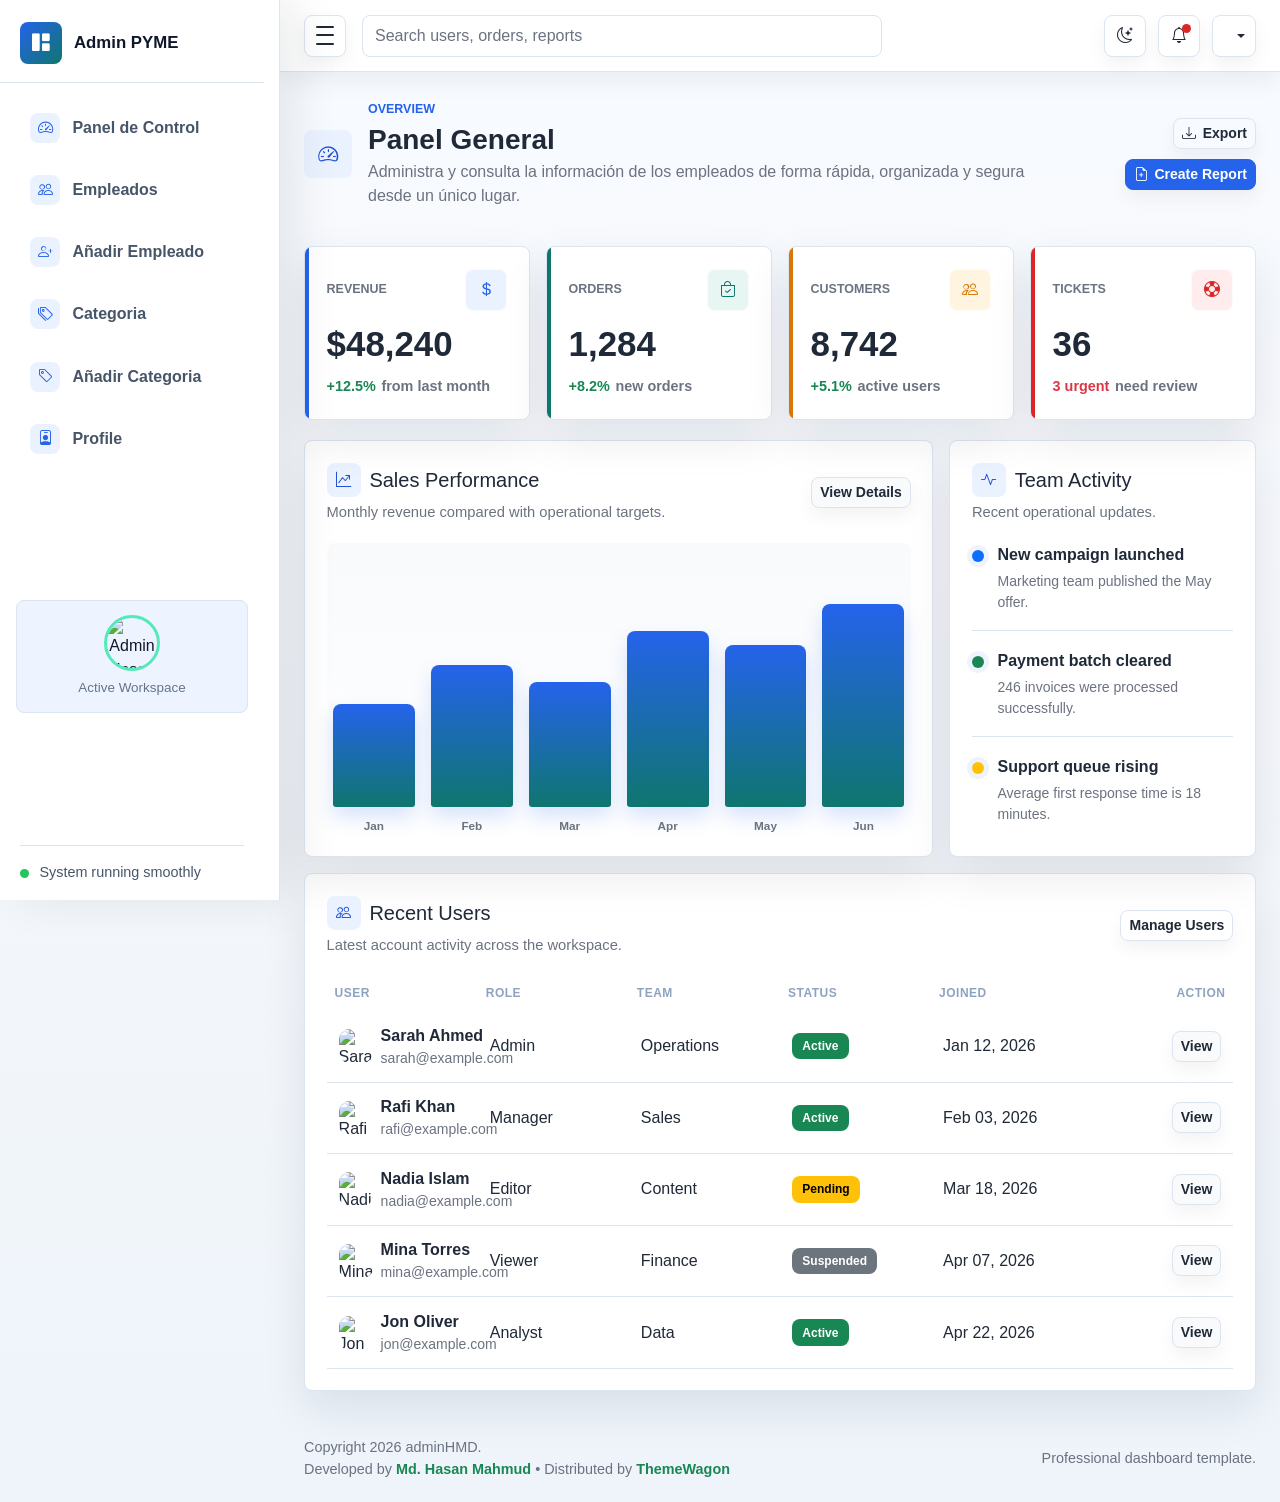
==== Front-end2/adminhmd-1.0.0/html/index.html @ ddd58ca4 "Commit inicial" ====
<!DOCTYPE html>
<html lang="en">
<head>
  <meta charset="UTF-8">
  <meta name="viewport" content="width=device-width, initial-scale=1.0">
  <meta name="description" content="adminHMD professional admin dashboard template">
  <title>Panel General | Admin PYME</title>

  <link rel="stylesheet" href="../assets/css/bootstrap.min.css">
  <link rel="stylesheet" href="../assets/vendors/bootstrap-icons/bootstrap-icons.css">
  <link rel="stylesheet" href="../assets/css/style.css">
</head>

<body>
  <div class="admin-shell">
    <div class="sidebar-backdrop" data-sidebar-close></div>

    <aside class="admin-sidebar" id="adminSidebar" aria-label="Main navigation">
      <div class="sidebar-header">
        <a class="brand-mark" href="index.html" aria-label="adminHMD dashboard">
          <span class="brand-icon"><i class="bi bi-grid-1x2-fill" aria-hidden="true"></i></span>
          <span class="brand-copy">
            <span class="brand-title">Admin PYME</span>
          </span>
        </a>
      </div>

      <nav class="sidebar-nav">
        <a class="nav-link" href="index.html" aria-current="page">
          <span class="nav-icon"><i class="bi bi-speedometer2" aria-hidden="true"></i></span>
          <span class="nav-text">Panel de Control</span>
        </a>
        <a class="nav-link" href="empleados.html">
          <span class="nav-icon"><i class="bi bi-people" ></i></span>
          <span class="nav-text">Empleados</span>
        </a>
        <a class="nav-link" href="addEmpleado.html">
          <span class="nav-icon"><i class="bi bi-person-plus" ></i></span>
          <span class="nav-text">Añadir Empleado</span>
        </a>
        <a class="nav-link" href="categoria.html">
          <span class="nav-icon"><i class="bi-tags" ></i></span>
          <span class="nav-text">Categoria</span>
        </a>
        <a class="nav-link" href="addCategoria.html">
          <span class="nav-icon"><i class="bi-tag" ></i></span>
          <span class="nav-text">Añadir Categoria</span>
        </a>
        <a class="nav-link" href="profile.html">
          <span class="nav-icon"><i class="bi bi-person-badge" ></i></span>
          <span class="nav-text">Profile</span>
        </a>
      </nav>

      <div class="sidebar-user">
        <img class="avatar-img avatar-md sidebar-user-avatar" src="../assets/images/avatar/avatar.jpg" alt="Admin Hasan">
        <strong><span class="sidebar-username"></span></strong>
        <small>Active Workspace</small>
      </div>

      <div class="sidebar-footer">
        <span class="status-dot"></span>
        <span class="sidebar-footer-text">System running smoothly</span>
      </div>
    </aside>

    <div class="admin-main">
      <nav class="navbar admin-navbar navbar-expand bg-white">
        <div class="container-fluid px-3 px-lg-4">
          <button class="sidebar-toggle" type="button" data-sidebar-toggle aria-controls="adminSidebar" aria-expanded="true" aria-label="Toggle sidebar">
            <span></span>
            <span></span>
            <span></span>
          </button>

          <form class="d-none d-md-flex ms-3 flex-grow-1" role="search">
            <input class="form-control search-input" type="search" placeholder="Search users, orders, reports" aria-label="Search">
          </form>

          <div class="navbar-actions ms-auto">
            <button class="icon-button theme-toggle" type="button" data-theme-toggle aria-label="Switch color theme" title="Switch color theme">
              <i class="bi bi-moon-stars" data-theme-icon aria-hidden="true"></i>
            </button>
            <div class="dropdown">
              <button class="icon-button" type="button" data-bs-toggle="dropdown" aria-expanded="false" aria-label="Notifications">
                <span class="notification-dot"></span>
                <i class="bi bi-bell" aria-hidden="true"></i>
              </button>
              <div class="dropdown-menu dropdown-menu-end notification-menu">
                <div class="dropdown-header fw-bold text-body">Notifications</div>
                <a class="dropdown-item" href="users.html">
                  <span class="notification-title">New user registered</span>
                  <span class="notification-time">4 minutes ago</span>
                </a>
                <a class="dropdown-item" href="charts.html">
                  <span class="notification-title">Revenue target reached</span>
                  <span class="notification-time">32 minutes ago</span>
                </a>
                <a class="dropdown-item" href="settings.html">
                  <span class="notification-title">Security review completed</span>
                  <span class="notification-time">1 hour ago</span>
                </a>
              </div>
            </div>

            <div class="dropdown">
              <button class="profile-button dropdown-toggle" type="button" data-bs-toggle="dropdown" aria-expanded="false">
                <span class="profile-name d-none d-sm-inline"></span>
              </button>
              <ul class="dropdown-menu dropdown-menu-end">
                <li><a class="dropdown-item" href="profile.html">Profile</a></li>
                <li><a class="dropdown-item" href="settings.html">Account settings</a></li>
                <li><hr class="dropdown-divider"></li>
                <li><a class="dropdown-item" href="login.html">Sign out</a></li>
              </ul>
            </div>
          </div>
        </div>
      </nav>

      <main class="dashboard-content">
        <div class="container-fluid px-3 px-lg-4 py-4">
          <div class="page-heading">
            <div class="page-heading-copy">
              <span class="page-icon"><i class="bi bi-speedometer2" aria-hidden="true"></i></span>
              <div>
                <p class="eyebrow mb-1">Overview</p>
                <h1 class="h3 mb-1">Panel General</h1>
                <p class="text-muted mb-0">Administra y consulta la información de los empleados de forma rápida, organizada y segura desde un único lugar.</p>
              </div>
            </div>
            <div class="heading-actions"><button class="btn btn-outline-secondary btn-sm" type="button"><i class="bi bi-download" aria-hidden="true"></i> Export</button><button class="btn btn-primary btn-sm" type="button"><i class="bi bi-file-earmark-plus" aria-hidden="true"></i> Create Report</button></div>
          </div>

          <section class="row g-3 mt-1" aria-label="Dashboard metrics">
            <div class="col-12 col-sm-6 col-xl-3">
              <article class="metric-card metric-primary">
                <div class="metric-top">
                  <span class="metric-label">Revenue</span>
                  <span class="metric-icon"><i class="bi bi-currency-dollar" aria-hidden="true"></i></span>
                </div>
                <div class="metric-value">$48,240</div>
                <div class="metric-meta">
                  <span class="text-success">+12.5%</span>
                  <span>from last month</span>
                </div>
              </article>
            </div>

            <div class="col-12 col-sm-6 col-xl-3">
              <article class="metric-card metric-success">
                <div class="metric-top">
                  <span class="metric-label">Orders</span>
                  <span class="metric-icon"><i class="bi bi-bag-check" aria-hidden="true"></i></span>
                </div>
                <div class="metric-value">1,284</div>
                <div class="metric-meta">
                  <span class="text-success">+8.2%</span>
                  <span>new orders</span>
                </div>
              </article>
            </div>

            <div class="col-12 col-sm-6 col-xl-3">
              <article class="metric-card metric-warning">
                <div class="metric-top">
                  <span class="metric-label">Customers</span>
                  <span class="metric-icon"><i class="bi bi-people" aria-hidden="true"></i></span>
                </div>
                <div class="metric-value">8,742</div>
                <div class="metric-meta">
                  <span class="text-success">+5.1%</span>
                  <span>active users</span>
                </div>
              </article>
            </div>

            <div class="col-12 col-sm-6 col-xl-3">
              <article class="metric-card metric-danger">
                <div class="metric-top">
                  <span class="metric-label">Tickets</span>
                  <span class="metric-icon"><i class="bi bi-life-preserver" aria-hidden="true"></i></span>
                </div>
                <div class="metric-value">36</div>
                <div class="metric-meta">
                  <span class="text-danger">3 urgent</span>
                  <span>need review</span>
                </div>
              </article>
            </div>
          </section>

          <section class="row g-3 mt-1">
            <div class="col-12 col-xl-8">
              <div class="panel">
                <div class="panel-header">
                  <div>
                    <h2 class="h5 mb-1 section-title"><i class="bi bi-graph-up-arrow" aria-hidden="true"></i><span>Sales Performance</span></h2>
                    <p class="text-muted mb-0">Monthly revenue compared with operational targets.</p>
                  </div>
                  <a class="btn btn-light btn-sm" href="charts.html">View Details</a>
                </div>

                <div class="chart-bars" aria-label="Sales performance chart">
                  <div class="chart-column bar-42"><span></span><small>Jan</small></div>
                  <div class="chart-column bar-58"><span></span><small>Feb</small></div>
                  <div class="chart-column bar-51"><span></span><small>Mar</small></div>
                  <div class="chart-column bar-72"><span></span><small>Apr</small></div>
                  <div class="chart-column bar-66"><span></span><small>May</small></div>
                  <div class="chart-column bar-83"><span></span><small>Jun</small></div>
                </div>
              </div>
            </div>

            <div class="col-12 col-xl-4">
              <div class="panel h-100">
                <div class="panel-header">
                  <div>
                    <h2 class="h5 mb-1 section-title"><i class="bi bi-activity" aria-hidden="true"></i><span>Team Activity</span></h2>
                    <p class="text-muted mb-0">Recent operational updates.</p>
                  </div>
                </div>

                <div class="activity-list">
                  <div class="activity-item"><span class="activity-dot bg-primary"></span><div><p class="mb-1 fw-semibold">New campaign launched</p><p class="text-muted small mb-0">Marketing team published the May offer.</p></div></div>
                  <div class="activity-item"><span class="activity-dot bg-success"></span><div><p class="mb-1 fw-semibold">Payment batch cleared</p><p class="text-muted small mb-0">246 invoices were processed successfully.</p></div></div>
                  <div class="activity-item"><span class="activity-dot bg-warning"></span><div><p class="mb-1 fw-semibold">Support queue rising</p><p class="text-muted small mb-0">Average first response time is 18 minutes.</p></div></div>
                </div>
              </div>
            </div>
          </section>

          <section class="panel mt-3">
            <div class="panel-header">
              <div>
                <h2 class="h5 mb-1 section-title"><i class="bi bi-people" aria-hidden="true"></i><span>Recent Users</span></h2>
                <p class="text-muted mb-0">Latest account activity across the workspace.</p>
              </div>
              <a class="btn btn-outline-secondary btn-sm" href="users.html">Manage Users</a>
            </div>
            <div class="table-responsive">
              <table class="table align-middle mb-0">
                <thead><tr><th scope="col">User</th><th scope="col">Role</th><th scope="col">Team</th><th scope="col">Status</th><th scope="col">Joined</th><th scope="col" class="text-end">Action</th></tr></thead>
                <tbody>
                  <tr>
                    <td>
                      <div class="d-flex align-items-center gap-2">
                        <img class="avatar-img avatar-sm" src="../assets/images/avatar/avatar-1.jpg" alt="Sarah Ahmed">
                        <div>
                          <p class="fw-semibold mb-0">Sarah Ahmed</p>
                          <p class="text-muted small mb-0">sarah@example.com</p>
                        </div>
                      </div>
                    </td>
                    <td>Admin</td>
                    <td>Operations</td>
                    <td><span class="badge text-bg-success">Active</span></td>
                    <td>Jan 12, 2026</td>
                    <td class="text-end"><a class="btn btn-light btn-sm" href="user-details.html">View</a></td>
                  </tr>
                  <tr>
                    <td>
                      <div class="d-flex align-items-center gap-2">
                        <img class="avatar-img avatar-sm" src="../assets/images/avatar/avatar-2.jpg" alt="Rafi Khan">
                        <div>
                          <p class="fw-semibold mb-0">Rafi Khan</p>
                          <p class="text-muted small mb-0">rafi@example.com</p>
                        </div>
                      </div>
                    </td>
                    <td>Manager</td>
                    <td>Sales</td>
                    <td><span class="badge text-bg-success">Active</span></td>
                    <td>Feb 03, 2026</td>
                    <td class="text-end"><a class="btn btn-light btn-sm" href="user-details.html">View</a></td>
                  </tr>
                  <tr>
                    <td>
                      <div class="d-flex align-items-center gap-2">
                        <img class="avatar-img avatar-sm" src="../assets/images/avatar/avatar-3.jpg" alt="Nadia Islam">
                        <div>
                          <p class="fw-semibold mb-0">Nadia Islam</p>
                          <p class="text-muted small mb-0">nadia@example.com</p>
                        </div>
                      </div>
                    </td>
                    <td>Editor</td>
                    <td>Content</td>
                    <td><span class="badge text-bg-warning">Pending</span></td>
                    <td>Mar 18, 2026</td>
                    <td class="text-end"><a class="btn btn-light btn-sm" href="user-details.html">View</a></td>
                  </tr>
                  <tr>
                    <td>
                      <div class="d-flex align-items-center gap-2">
                        <img class="avatar-img avatar-sm" src="../assets/images/avatar/avatar-4.jpg" alt="Mina Torres">
                        <div>
                          <p class="fw-semibold mb-0">Mina Torres</p>
                          <p class="text-muted small mb-0">mina@example.com</p>
                        </div>
                      </div>
                    </td>
                    <td>Viewer</td>
                    <td>Finance</td>
                    <td><span class="badge text-bg-secondary">Suspended</span></td>
                    <td>Apr 07, 2026</td>
                    <td class="text-end"><a class="btn btn-light btn-sm" href="user-details.html">View</a></td>
                  </tr>
                  <tr>
                    <td>
                      <div class="d-flex align-items-center gap-2">
                        <img class="avatar-img avatar-sm" src="../assets/images/avatar/avatar-5.jpg" alt="Jon Oliver">
                        <div>
                          <p class="fw-semibold mb-0">Jon Oliver</p>
                          <p class="text-muted small mb-0">jon@example.com</p>
                        </div>
                      </div>
                    </td>
                    <td>Analyst</td>
                    <td>Data</td>
                    <td><span class="badge text-bg-success">Active</span></td>
                    <td>Apr 22, 2026</td>
                    <td class="text-end"><a class="btn btn-light btn-sm" href="user-details.html">View</a></td>
                  </tr>
                </tbody>
              </table>
            </div>
          </section>
        </div>
      </main>

      <footer class="admin-footer">
        <div class="container-fluid px-3 px-lg-4">
          <span>Copyright 2026 adminHMD. <br> Developed by <a target="_blank" class="fw-bold text-success" href="https://github.com/HasanMahmudDev">Md. Hasan Mahmud</a> • Distributed by <a target="_blank" class="fw-bold text-success" href="https://themewagon.com">ThemeWagon</a> </span>
          <span>Professional dashboard template.</span>
        </div>
      </footer>
    </div>
  </div>

  <script src="../assets/js/bootstrap.bundle.min.js"></script>
  <script src="../assets/js/main.js"></script>
  <script src="assets/js/usuario/usuario.js"></script>
</body>
</html>
---- Front-end2/adminhmd-1.0.0/assets/css/style.css ----
:root {
  --sidebar-width: 280px;
  --sidebar-mini-width: 84px;
  --admin-bg: #f5f7fb;
  --admin-surface: #ffffff;
  --admin-surface-soft: #f8fafc;
  --admin-border: #dbe4ef;
  --admin-text: #1f2937;
  --admin-muted: #6b7280;
  --admin-primary: #2563eb;
  --admin-primary-dark: #1d4ed8;
  --admin-success: #0f766e;
  --admin-warning: #d97706;
  --admin-danger: #dc2626;
  --admin-sidebar: #111827;
  --admin-sidebar-soft: #1f2937;
  --admin-shadow-sm: 0 10px 24px rgba(15, 23, 42, 0.06);
  --admin-shadow: 0 18px 46px rgba(15, 23, 42, 0.09);
  --admin-shadow-lg: 0 26px 70px rgba(15, 23, 42, 0.12);
  --admin-ring: 0 0 0 4px rgba(37, 99, 235, 0.12);
}

* {
  box-sizing: border-box;
}

html {
  min-height: 100%;
}

body {
  min-height: 100vh;
  margin: 0;
  background: linear-gradient(180deg, #f8fbff 0%, var(--admin-bg) 42%, #eef4fa 100%);
  color: var(--admin-text);
  font-family: "Segoe UI", Arial, sans-serif;
}

a {
  text-decoration: none;
}

.admin-shell {
  min-height: 100vh;
}

.admin-sidebar {
  position: fixed;
  inset: 0 auto 0 0;
  z-index: 1040;
  width: var(--sidebar-width);
  display: flex;
  flex-direction: column;
  overflow-x: hidden;
  overflow-y: auto;
  /* Reserve scrollbar gutter to keep inner content width stable so header/footer dividers align with scrollbar */
  scrollbar-gutter: stable;
  background: var(--admin-sidebar);
  color: #ffffff;
  box-shadow: 18px 0 42px rgba(15, 23, 42, 0.18);
  transform: translateX(0);
  transition: width 0.2s ease, transform 0.2s ease;
}

.sidebar-header {
  padding: 1.35rem 1.25rem 1.15rem;
  margin-inline: 0;
  border-bottom: 1px solid rgba(255, 255, 255, 0.08);
}

.brand-mark {
  display: flex;
  align-items: center;
  gap: 0.75rem;
  min-width: 0;
  color: #ffffff;
}

.brand-mark:hover,
.brand-mark:focus {
  color: #ffffff;
}

.brand-icon,
.profile-avatar,
.metric-icon,
.nav-icon {
  display: inline-grid;
  place-items: center;
  flex: 0 0 auto;
  font-weight: 800;
}

.brand-icon {
  width: 42px;
  height: 42px;
  border-radius: 8px;
  background: linear-gradient(135deg, #2563eb, #0f766e);
  color: #ffffff;
}

.brand-copy,
.brand-title,
.brand-subtitle,
.nav-text,
.sidebar-footer-text {
  min-width: 0;
  transition: opacity 0.16s ease, width 0.16s ease;
}

.brand-title,
.brand-subtitle {
  display: block;
  line-height: 1.2;
  white-space: nowrap;
}

.brand-title {
  font-size: 1.05rem;
  font-weight: 800;
}

.brand-subtitle {
  color: #9ca3af;
  font-size: 0.78rem;
}

.sidebar-nav {
  display: grid;
  gap: 0.45rem;
  padding: 1.1rem 1rem;
}

.sidebar-nav .nav-link {
  display: flex;
  align-items: center;
  gap: 0.75rem;
  min-height: 48px;
  padding: 0.78rem 0.9rem;
  border-radius: 8px;
  color: #d1d5db;
  font-weight: 700;
  transition: background 0.16s ease, color 0.16s ease, transform 0.16s ease;
  white-space: nowrap;
}

.sidebar-nav .nav-link:hover,
.sidebar-nav .nav-link:focus,
.sidebar-nav .nav-link.active {
  background: var(--admin-sidebar-soft);
  color: #ffffff;
}

.sidebar-nav .nav-link:hover,
.sidebar-nav .nav-link:focus {
  transform: translateX(2px);
}

.nav-icon {
  width: 30px;
  height: 30px;
  border-radius: 8px;
  background: rgba(255, 255, 255, 0.08);
  color: #bfdbfe;
  font-size: 0.76rem;
}

.sidebar-footer {
  display: flex;
  align-items: center;
  gap: 0.65rem;
  margin-top: auto;
  margin-inline: 1.25rem;
  padding: 1rem 0;
  color: #d1d5db;
  border-top: 1px solid rgba(255, 255, 255, 0.08);
  font-size: 0.9rem;
  white-space: nowrap;
}

.sidebar-user {
  margin: auto 1rem 1rem;
  padding: 0.85rem;
  display: grid;
  justify-items: center;
  gap: 0.22rem;
  border: 1px solid var(--admin-sidebar-border);
  border-radius: 8px;
  background: var(--admin-sidebar-soft);
  text-align: center;
}

.sidebar-user-avatar {
  border: 3px solid #53e9b9;
}

.sidebar-user strong {
  color: var(--admin-sidebar-text-strong);
  font-size: 1rem;
  line-height: 1.1;
}

.sidebar-user small {
  color: var(--admin-sidebar-muted);
  font-size: 0.84rem;
}

.status-dot,
.notification-dot {
  width: 9px;
  height: 9px;
  border-radius: 50%;
}

.status-dot {
  flex: 0 0 auto;
  background: #22c55e;
}

.sidebar-backdrop {
  position: fixed;
  inset: 0;
  z-index: 1030;
  display: none;
  background: rgba(15, 23, 42, 0.5);
}

.admin-main {
  width: auto;
  min-width: 0;
  min-height: 100vh;
  margin-left: var(--sidebar-width);
  transition: margin-left 0.2s ease;
}

.admin-navbar {
  position: sticky;
  top: 0;
  z-index: 1020;
  min-height: 72px;
  border-bottom: 1px solid var(--admin-border);
  box-shadow: var(--admin-shadow-sm);
}

.admin-navbar.bg-white {
  background-color: rgba(255, 255, 255, 0.94) !important;
  backdrop-filter: blur(14px);
}

.sidebar-toggle {
  width: 42px;
  height: 42px;
  display: inline-grid;
  place-items: center;
  gap: 4px;
  padding: 9px;
  border: 1px solid var(--admin-border);
  border-radius: 8px;
  background: #ffffff;
  box-shadow: 0 8px 18px rgba(15, 23, 42, 0.05);
  transition: border-color 0.16s ease, background 0.16s ease, box-shadow 0.16s ease;
}

.sidebar-toggle:hover,
.sidebar-toggle:focus {
  border-color: #bfdbfe;
  background: #f8fbff;
  box-shadow: var(--admin-ring);
}

.sidebar-toggle span {
  width: 18px;
  height: 2px;
  display: block;
  background: var(--admin-text);
  border-radius: 999px;
}

.search-input {
  max-width: 520px;
  border-color: var(--admin-border);
  border-radius: 8px;
  background: var(--admin-surface-soft);
  min-height: 42px;
  box-shadow: none;
}

.search-input:focus {
  border-color: #93c5fd;
  box-shadow: var(--admin-ring);
}

.navbar-actions {
  display: flex;
  align-items: center;
  gap: 0.75rem;
}

.icon-button,
.profile-button {
  border: 1px solid var(--admin-border);
  background: #ffffff;
  color: var(--admin-text);
  box-shadow: 0 8px 18px rgba(15, 23, 42, 0.05);
  transition: border-color 0.16s ease, box-shadow 0.16s ease, transform 0.16s ease;
}

.icon-button:hover,
.icon-button:focus,
.profile-button:hover,
.profile-button:focus {
  border-color: #bfdbfe;
  box-shadow: var(--admin-ring);
}

.icon-button {
  position: relative;
  width: 42px;
  height: 42px;
  border-radius: 8px;
  font-weight: 800;
}

.notification-dot {
  position: absolute;
  top: 8px;
  right: 8px;
  background: var(--admin-danger);
}

.notification-menu {
  width: min(320px, calc(100vw - 2rem));
  border: 1px solid var(--admin-border);
  border-radius: 8px;
  box-shadow: var(--admin-shadow);
}

.notification-menu .dropdown-item {
  display: grid;
  gap: 0.2rem;
  padding-block: 0.7rem;
}

.notification-title {
  font-weight: 700;
}

.notification-time {
  color: var(--admin-muted);
  font-size: 0.82rem;
}

.profile-button {
  display: flex;
  align-items: center;
  gap: 0.55rem;
  min-height: 42px;
  padding: 0.35rem 0.65rem;
  border-radius: 8px;
  font-weight: 700;
}

.profile-avatar {
  width: 30px;
  height: 30px;
  border-radius: 8px;
  background: #e0ecff;
  color: var(--admin-primary-dark);
  font-size: 0.76rem;
}

.avatar-img {
  display: block;
  flex: 0 0 auto;
  object-fit: cover;
  object-position: center;
}

.avatar-sm {
  width: 34px;
  height: 34px;
  border-radius: 10px;
}

.avatar-md {
  width: 56px;
  height: 56px;
  border-radius: 50%;
}

.avatar-xl {
  width: 78px;
  height: 78px;
  border-radius: 50%;
}

.profile-button .avatar-sm {
  border: 2px solid #52e7b8;
  box-shadow: 0 0 0 2px rgba(15, 23, 42, 0.08);
}

html[data-theme="dark"] .profile-button .avatar-sm {
  border-color: #54f0be;
  box-shadow: 0 0 0 2px rgba(255, 255, 255, 0.08);
}

.dashboard-content {
  min-height: calc(100vh - 132px);
}

.dashboard-content > .container-fluid {
  padding-top: 1.75rem !important;
  padding-bottom: 1.75rem !important;
}

.page-heading,
.panel-header,
.metric-top {
  display: flex;
  align-items: center;
  justify-content: space-between;
  gap: 1rem;
}

.page-heading {
  margin-bottom: 1.35rem;
}

.page-heading h1 {
  font-weight: 800;
  letter-spacing: 0;
}

.eyebrow {
  color: var(--admin-primary);
  font-size: 0.78rem;
  font-weight: 800;
  text-transform: uppercase;
}

.heading-actions {
  display: flex;
  flex-wrap: wrap;
  justify-content: flex-end;
  gap: 0.65rem;
}

.btn {
  border-radius: 8px;
  font-weight: 700;
  box-shadow: 0 8px 18px rgba(15, 23, 42, 0.05);
  transition: border-color 0.16s ease, background 0.16s ease, box-shadow 0.16s ease, transform 0.16s ease;
}

.btn:hover,
.btn:focus {
  transform: translateY(-1px);
}

.btn-primary {
  border-color: var(--admin-primary);
  background: var(--admin-primary);
}

.btn-primary:hover,
.btn-primary:focus {
  border-color: var(--admin-primary-dark);
  background: var(--admin-primary-dark);
}

.metric-card,
.panel {
  border: 1px solid var(--admin-border);
  border-radius: 8px;
  background: var(--admin-surface);
  box-shadow: var(--admin-shadow);
}

.metric-card {
  position: relative;
  min-height: 164px;
  padding: 1.35rem;
  overflow: hidden;
  transition: border-color 0.18s ease, box-shadow 0.18s ease, transform 0.18s ease;
}

.metric-card::before {
  content: "";
  position: absolute;
  inset: 0 auto 0 0;
  width: 4px;
  background: var(--metric-color, var(--admin-primary));
}

.metric-card:hover {
  border-color: #c6d5e8;
  box-shadow: var(--admin-shadow-lg);
  transform: translateY(-3px);
}

.metric-primary {
  --metric-color: var(--admin-primary);
}

.metric-success {
  --metric-color: var(--admin-success);
}

.metric-warning {
  --metric-color: var(--admin-warning);
}

.metric-danger {
  --metric-color: var(--admin-danger);
}

.metric-label {
  color: var(--admin-muted);
  font-size: 0.78rem;
  font-weight: 800;
  text-transform: uppercase;
}

.metric-icon {
  width: 42px;
  height: 42px;
  border-radius: 8px;
  background: #eaf2ff;
  color: var(--metric-color, var(--admin-primary));
  box-shadow: inset 0 0 0 1px rgba(255, 255, 255, 0.7);
}

.metric-success .metric-icon {
  background: #e7f6f3;
}

.metric-warning .metric-icon {
  background: #fff4df;
}

.metric-danger .metric-icon {
  background: #ffecec;
}

.metric-value {
  margin-top: 1rem;
  color: var(--admin-text);
  font-size: 2.18rem;
  font-weight: 800;
  line-height: 1;
}

.metric-meta {
  display: flex;
  flex-wrap: wrap;
  gap: 0.35rem;
  margin-top: 0.9rem;
  color: var(--admin-muted);
  font-size: 0.9rem;
  font-weight: 700;
}

.panel {
  padding: 1.35rem;
  transition: border-color 0.18s ease, box-shadow 0.18s ease;
}

.panel:hover {
  border-color: #c6d5e8;
  box-shadow: var(--admin-shadow-lg);
}

.panel-header {
  margin-bottom: 1.25rem;
}

.panel-header p {
  font-size: 0.92rem;
}

.chart-bars {
  height: 292px;
  display: grid;
  grid-template-columns: repeat(6, minmax(38px, 1fr));
  align-items: end;
  gap: 1rem;
  padding: 1.2rem 0.4rem 0;
  border-radius: 8px;
  background: linear-gradient(180deg, #f8fafc 0%, #ffffff 100%);
}

.chart-column {
  height: 100%;
  display: grid;
  grid-template-rows: 1fr auto;
  align-items: end;
  gap: 0.6rem;
  color: var(--admin-muted);
  font-size: 0.84rem;
  font-weight: 700;
  text-align: center;
}

.chart-column span {
  width: 100%;
  height: var(--bar-size);
  min-height: 28px;
  display: block;
  border-radius: 8px 8px 3px 3px;
  background: linear-gradient(180deg, var(--admin-primary), var(--admin-success));
  box-shadow: 0 10px 20px rgba(37, 99, 235, 0.18);
}

.bar-42 {
  --bar-size: 42%;
}

.bar-58 {
  --bar-size: 58%;
}

.bar-51 {
  --bar-size: 51%;
}

.bar-72 {
  --bar-size: 72%;
}

.bar-66 {
  --bar-size: 66%;
}

.bar-83 {
  --bar-size: 83%;
}

.activity-list {
  display: grid;
  gap: 1.1rem;
}

.activity-item {
  display: grid;
  grid-template-columns: auto 1fr;
  gap: 0.85rem;
  padding-bottom: 1.1rem;
  border-bottom: 1px solid var(--admin-border);
}

.activity-item:last-child {
  padding-bottom: 0;
  border-bottom: 0;
}

.activity-dot {
  width: 12px;
  height: 12px;
  margin-top: 0.45rem;
  border-radius: 50%;
  box-shadow: 0 0 0 5px rgba(37, 99, 235, 0.08);
}

.table {
  --bs-table-bg: transparent;
  table-layout: fixed;
}

.table thead th {
  color: #8ea3c0;
  font-size: 12px;
  font-weight: 600;
  text-transform: uppercase;
  letter-spacing: .5px;
  border-bottom: 1px solid rgba(255,255,255,0.08);
}
.email-cell{
  max-width: 180px;
  overflow: hidden;
  text-overflow: ellipsis;
  white-space: nowrap;
}
.categoria{
  max-width: 180px;
  overflow: hidden;
  text-overflow: ellipsis;
  white-space: nowrap;
}
.table tbody td {
  min-width: 120px;
  padding: 0.8rem 0.75rem;
  vertical-align: middle;
}

.table tbody tr {
  transition: background 0.16s ease;
}

.table tbody tr:hover {
  background: rgba(255,255,255,0.04);
}

.badge {
  border-radius: 8px;
  padding: 0.45rem 0.65rem;
}

.table-search {
  width: min(260px, 100%);
  border-color: var(--admin-border);
  border-radius: 8px;
}

.table-media {
  display: flex;
  align-items: center;
  gap: 0.7rem;
}

.product-thumb {
  width: 42px;
  height: 42px;
  border-radius: 8px;
  object-fit: cover;
  flex: 0 0 auto;
  border: 1px solid var(--admin-border);
}

.profile-avatar-lg {
  width: 92px;
  height: 92px;
  border-radius: 8px;
  font-size: 1.5rem;
}

.profile-hero {
  display: grid;
  justify-items: center;
}

.profile-card {
  overflow: hidden;
}

.profile-cover {
  margin: -1.35rem -1.35rem 0.9rem;
  height: 96px;
  border-bottom: 1px solid var(--admin-border);
}

.profile-cover img {
  width: 100%;
  height: 100%;
  display: block;
  object-fit: cover;
  object-position: center;
}

.profile-photo {
  margin-top: -44px;
  border: 4px solid var(--admin-surface);
  box-shadow: var(--admin-shadow-sm);
}

.info-list,
.settings-list,
.legend-list {
  display: grid;
  gap: 0.85rem;
}

.info-list div,
.mini-card,
.settings-row,
.legend-list div {
  border: 1px solid var(--admin-border);
  border-radius: 8px;
  background: var(--admin-surface-soft);
}

.info-list div,
.legend-list div {
  display: flex;
  align-items: center;
  justify-content: space-between;
  gap: 1rem;
  padding: 0.85rem;
}

.info-list span,
.mini-card span,
.settings-row small {
  color: var(--admin-muted);
  font-size: 0.84rem;
}

.info-list strong,
.mini-card strong {
  text-align: right;
}

.mini-card {
  display: grid;
  gap: 0.35rem;
  min-height: 104px;
  align-content: center;
  padding: 1rem;
}

.mini-card strong {
  color: var(--admin-text);
  font-size: 1.05rem;
}

.settings-row {
  display: flex;
  align-items: center;
  justify-content: space-between;
  gap: 1rem;
  padding: 1rem;
  cursor: pointer;
}

.settings-row span {
  display: grid;
  gap: 0.2rem;
}

.donut-chart {
  width: 190px;
  height: 190px;
  display: grid;
  place-items: center;
  border-radius: 50%;
  background: conic-gradient(var(--admin-primary) 0 42%, var(--admin-success) 42% 68%, var(--admin-warning) 68% 86%, var(--admin-danger) 86% 100%);
  box-shadow: var(--admin-shadow-sm);
}

.donut-chart span {
  width: 112px;
  height: 112px;
  display: grid;
  place-items: center;
  border-radius: 50%;
  background: #ffffff;
  color: var(--admin-text);
  font-size: 1.65rem;
  font-weight: 800;
}

.legend-list div {
  padding: 0.75rem 0.85rem;
}

.legend-dot {
  width: 10px;
  height: 10px;
  flex: 0 0 auto;
  border-radius: 50%;
}

.legend-list strong {
  margin-left: auto;
}

.progress {
  height: 1.15rem;
  border-radius: 8px;
  background: #e8eef6;
}

.progress-bar {
  border-radius: 8px;
  font-size: 0.75rem;
  font-weight: 800;
}

.progress-42 {
  width: 42%;
}

.progress-58 {
  width: 58%;
}

.progress-72 {
  width: 72%;
}

.blank-panel {
  min-height: 440px;
  display: grid;
  place-items: center;
  text-align: center;
}

.blank-state {
  max-width: 440px;
  display: grid;
  justify-items: center;
}

.blank-visual {
  width: 88px;
  height: 88px;
  object-fit: contain;
  margin-bottom: 0.9rem;
}

.auth-body {
  min-height: 100vh;
  background: linear-gradient(135deg, #f8fbff 0%, #eaf2ff 44%, #eef8f6 100%);
}

.auth-page,
.error-page {
  min-height: 100vh;
  display: grid;
  place-items: center;
  padding: 1.5rem;
}

.auth-card,
.error-card {
  width: min(100%, 460px);
  border: 1px solid var(--admin-border);
  border-radius: 8px;
  background: rgba(255, 255, 255, 0.96);
  box-shadow: var(--admin-shadow-lg);
}

.auth-card {
  padding: 1.5rem;
}

.auth-visual {
  margin-bottom: 1rem;
  height: 96px;
  border: 1px solid var(--admin-border);
  border-radius: 8px;
  overflow: hidden;
}

.auth-visual img {
  width: 100%;
  height: 100%;
  display: block;
  object-fit: cover;
  object-position: center;
}

.error-card {
  padding: 2rem;
  text-align: center;
}

.error-illustration {
  width: min(260px, 100%);
  max-height: 132px;
  object-fit: contain;
  margin: 0 auto 0.55rem;
}

.auth-brand {
  display: flex;
  align-items: center;
  gap: 0.75rem;
  margin-bottom: 1.5rem;
  color: var(--admin-text);
}

.auth-brand:hover,
.auth-brand:focus {
  color: var(--admin-text);
}

.auth-brand span:last-child {
  display: grid;
  line-height: 1.2;
}

.auth-brand small,
.auth-footer {
  color: var(--admin-muted);
}

.auth-footer {
  margin-top: 1.2rem;
  text-align: center;
  font-size: 0.92rem;
}

.error-code {
  color: var(--admin-primary);
  font-size: clamp(5rem, 18vw, 8rem);
  font-weight: 800;
  line-height: 1;
}

.admin-footer {
  padding: 1.1rem 0 1.35rem;
  color: var(--admin-muted);
  font-size: 0.9rem;
}

.admin-footer .container-fluid {
  display: flex;
  align-items: center;
  justify-content: space-between;
  gap: 1rem;
}

@media (min-width: 992px) {
  body.sidebar-mini .admin-sidebar {
    width: var(--sidebar-mini-width);
  }

  body.sidebar-mini .admin-main {
    margin-left: var(--sidebar-mini-width);
  }

  body.sidebar-mini .brand-copy,
  body.sidebar-mini .nav-text,
  body.sidebar-mini .sidebar-footer-text {
    width: 0;
    opacity: 0;
    overflow: hidden;
  }

  body.sidebar-mini .sidebar-header,
  body.sidebar-mini .sidebar-footer {
    margin-inline: 1rem;
    padding-inline: 0;
  }

  body.sidebar-mini .sidebar-nav .nav-link {
    justify-content: center;
    padding-inline: 0.65rem;
  }

  body.sidebar-mini .sidebar-nav .nav-link:hover,
  body.sidebar-mini .sidebar-nav .nav-link:focus {
    transform: none;
  }
}

@media (max-width: 991.98px) {
  .admin-sidebar {
    width: min(var(--sidebar-width), calc(100vw - 48px));
    transform: translateX(-100%);
  }

  .admin-main {
    margin-left: 0;
  }

  body.sidebar-open {
    overflow: hidden;
  }

  body.sidebar-open .admin-sidebar {
    transform: translateX(0);
  }

  body.sidebar-open .sidebar-backdrop {
    display: block;
  }
}

@media (max-width: 575.98px) {
  .page-heading,
  .panel-header {
    align-items: flex-start;
    flex-direction: column;
  }

  .heading-actions {
    width: 100%;
    justify-content: stretch;
  }

  .heading-actions .btn {
    flex: 1 1 0;
  }

  .chart-bars {
    height: 220px;
    gap: 0.6rem;
    padding-inline: 0.25rem;
  }

  .metric-value {
    font-size: 1.85rem;
  }

  .metric-card,
  .panel {
    padding: 1.1rem;
  }

  .admin-footer .container-fluid {
    align-items: flex-start;
    flex-direction: column;
  }
}

@media (prefers-reduced-motion: reduce) {
  .sidebar-nav .nav-link,
  .sidebar-toggle,
  .icon-button,
  .profile-button,
  .btn,
  .metric-card,
  .panel,
  .table tbody tr {
    transition: none;
  }

  .sidebar-nav .nav-link:hover,
  .sidebar-nav .nav-link:focus,
  .btn:hover,
  .btn:focus,
  .metric-card:hover {
    transform: none;
  }
}

html[data-theme="dark"] {
  --admin-bg: #0f172a;
  --admin-surface: #182235;
  --admin-surface-soft: #111827;
  --admin-border: #2f3b52;
  --admin-text: #e5edf7;
  --admin-muted: #9aa8bd;
  --admin-primary: #60a5fa;
  --admin-primary-dark: #3b82f6;
  --admin-success: #2dd4bf;
  --admin-warning: #fbbf24;
  --admin-danger: #f87171;
  --admin-sidebar: #090f1d;
  --admin-sidebar-soft: #172033;
  --admin-shadow-sm: 0 10px 24px rgba(0, 0, 0, 0.24);
  --admin-shadow: 0 18px 46px rgba(0, 0, 0, 0.32);
  --admin-shadow-lg: 0 26px 70px rgba(0, 0, 0, 0.42);
  --admin-ring: 0 0 0 4px rgba(96, 165, 250, 0.18);
}

html[data-theme="dark"] body {
  background: linear-gradient(180deg, #111827 0%, var(--admin-bg) 48%, #0b1120 100%);
}

.brand-icon {
  font-size: 1.1rem;
}

.nav-icon {
  font-size: 0.95rem;
}

.theme-toggle i {
  font-size: 1rem;
}

.admin-navbar.bg-white,
.sidebar-toggle,
.icon-button,
.profile-button {
  background-color: var(--admin-surface) !important;
  color: var(--admin-text);
}

html[data-theme="dark"] .admin-navbar.bg-white {
  background-color: rgba(24, 34, 53, 0.92) !important;
}

html[data-theme="dark"] .profile-avatar {
  background: #1e3a5f;
  color: #bfdbfe;
}

.page-heading-copy {
  display: flex;
  align-items: center;
  justify-content: flex-start;
  gap: 1rem;
  min-width: 0;
}

.page-icon,
.section-title i {
  display: inline-grid;
  place-items: center;
  flex: 0 0 auto;
  border-radius: 8px;
  background: #eaf2ff;
  color: var(--admin-primary-dark);
}

.page-icon {
  width: 48px;
  height: 48px;
  font-size: 1.25rem;
}

.section-title {
  display: inline-flex;
  align-items: center;
  gap: 0.55rem;
}

.section-title i {
  width: 34px;
  height: 34px;
  font-size: 0.95rem;
}

html[data-theme="dark"] .page-icon,
html[data-theme="dark"] .section-title i {
  background: #1e3a5f;
  color: #bfdbfe;
}

.btn {
  display: inline-flex;
  align-items: center;
  justify-content: center;
  gap: 0.4rem;
}

.btn-light {
  border-color: var(--admin-border);
  background: var(--admin-surface-soft);
  color: var(--admin-text);
}

.btn-outline-secondary {
  border-color: var(--admin-border);
  color: var(--admin-text);
}

.btn-outline-secondary:hover,
.btn-outline-secondary:focus {
  border-color: var(--admin-primary);
  background: #eaf2ff;
  color: var(--admin-primary-dark);
}

html[data-theme="dark"] .btn-outline-secondary:hover,
html[data-theme="dark"] .btn-outline-secondary:focus {
  background: #1e3a5f;
  color: #bfdbfe;
}

html[data-theme="dark"] .chart-bars {
  background: linear-gradient(180deg, #111827 0%, #182235 100%);
}

html[data-theme="dark"] .table tbody tr:hover {
  background: #111827;
}

html[data-theme="dark"] .progress {
  background: #243149;
}

html[data-theme="dark"] .auth-body {
  background: linear-gradient(135deg, #0b1120 0%, #111827 48%, #10201f 100%);
}

.auth-card,
.error-card {
  background: var(--admin-surface);
}

.auth-theme-toggle {
  position: fixed;
  top: 1rem;
  right: 1rem;
  z-index: 10;
}

.dropdown-menu,
.modal-content,
.accordion-item,
.accordion-button {
  border-color: var(--admin-border);
  background-color: var(--admin-surface);
  color: var(--admin-text);
}

.dropdown-item,
.accordion-body {
  color: var(--admin-text);
}

.dropdown-item:hover,
.dropdown-item:focus,
.accordion-button:not(.collapsed) {
  background-color: var(--admin-surface-soft);
  color: var(--admin-text);
}

.form-control,
.form-select {
  border-color: var(--admin-border);
  background-color: var(--admin-surface);
  color: var(--admin-text);
}

.form-control:focus,
.form-select:focus {
  border-color: #93c5fd;
  background-color: var(--admin-surface);
  color: var(--admin-text);
  box-shadow: var(--admin-ring);
}

.form-control::placeholder {
  color: var(--admin-muted);
}

.text-muted {
  color: var(--admin-muted) !important;
}

html[data-theme="dark"] .text-body {
  color: var(--admin-text) !important;
}

html[data-theme="dark"] .text-bg-secondary {
  background-color: #334155 !important;
  color: #e5edf7 !important;
}

@media (max-width: 767.98px) {
  .navbar-actions {
    gap: 0.5rem;
  }

  .icon-button,
  .profile-button,
  .sidebar-toggle {
    width: 40px;
    height: 40px;
  }

  .profile-button {
    padding: 0.3rem;
  }

  .page-heading-copy {
    align-items: flex-start;
  }
}

@media (max-width: 575.98px) {
  .page-heading-copy {
    width: 100%;
  }

  .page-icon {
    width: 44px;
    height: 44px;
  }

  .panel-header .d-flex,
  .panel-header .form-control,
  .panel-header .form-select {
    width: 100%;
  }
}

html[data-theme="light"] {
  color-scheme: light;
}

html[data-theme="dark"] {
  color-scheme: dark;
}

body,
.admin-navbar,
.admin-sidebar,
.admin-main,
.metric-card,
.panel,
.auth-card,
.error-card,
.dropdown-menu,
.modal-content,
.form-control,
.form-select {
  transition: background-color 0.18s ease, border-color 0.18s ease, color 0.18s ease, box-shadow 0.18s ease;
}

.table {
  --bs-table-color: var(--admin-text);
  --bs-table-border-color: var(--admin-border);
  color: var(--admin-text);
}

.page-link {
  border-color: var(--admin-border);
  background: var(--admin-surface);
  color: var(--admin-text);
}

.page-link:hover,
.page-link:focus {
  border-color: var(--admin-primary);
  background: var(--admin-surface-soft);
  color: var(--admin-primary);
}

.page-item.active .page-link {
  border-color: var(--admin-primary);
  background: var(--admin-primary);
  color: #ffffff;
}

.page-item.disabled .page-link {
  border-color: var(--admin-border);
  background: var(--admin-surface-soft);
  color: var(--admin-muted);
}

.alert {
  border-radius: 8px;
}

html[data-theme="dark"] .alert-primary {
  border-color: #1d4ed8;
  background: rgba(37, 99, 235, 0.16);
  color: #bfdbfe;
}

html[data-theme="dark"] .alert-success {
  border-color: #0f766e;
  background: rgba(15, 118, 110, 0.18);
  color: #99f6e4;
}

html[data-theme="dark"] .alert-warning {
  border-color: #d97706;
  background: rgba(217, 119, 6, 0.18);
  color: #fde68a;
}

html[data-theme="dark"] .alert-danger {
  border-color: #dc2626;
  background: rgba(220, 38, 38, 0.16);
  color: #fecaca;
}

html[data-theme="dark"] .modal-header,
html[data-theme="dark"] .modal-footer,
html[data-theme="dark"] .accordion-item {
  border-color: var(--admin-border);
}

html[data-theme="dark"] .btn-close {
  filter: invert(1) grayscale(100%) brightness(180%);
}

html[data-theme="dark"] .text-bg-info {
  background-color: #0e7490 !important;
  color: #ecfeff !important;
}

html[data-theme="dark"] .text-bg-warning {
  background-color: #b45309 !important;
  color: #fff7ed !important;
}

html[data-theme="dark"] .text-bg-success {
  background-color: #0f766e !important;
  color: #ecfdf5 !important;
}

html[data-theme="dark"] .text-bg-danger {
  background-color: #b91c1c !important;
  color: #fef2f2 !important;
}

@media (max-width: 991.98px) {
  .dashboard-content > .container-fluid {
    padding-top: 1.25rem !important;
    padding-bottom: 1.25rem !important;
  }

  .admin-sidebar {
    box-shadow: 18px 0 48px rgba(0, 0, 0, 0.28);
  }
}

@media (max-width: 767.98px) {
  .panel-header {
    align-items: flex-start;
  }

  .panel-header > .d-flex {
    width: 100%;
  }

  .table-search {
    width: 100%;
  }

  .auth-page,
  .error-page {
    padding: 1rem;
  }

  .auth-card,
  .error-card {
    padding: 1.15rem;
  }
}

@media (max-width: 420px) {
  .heading-actions {
    width: 100%;
  }

  .heading-actions .btn {
    width: 100%;
  }

  .metric-card {
    min-height: 146px;
  }

  .profile-avatar-lg {
    width: 76px;
    height: 76px;
  }
}

@media (max-width: 575.98px) {
  .avatar-sm {
    width: 32px;
    height: 32px;
    border-radius: 8px;
  }

  .avatar-xl {
    width: 70px;
    height: 70px;
  }

  .profile-cover {
    height: 82px;
    margin-bottom: 0.75rem;
  }

  .profile-photo {
    margin-top: -38px;
  }

  .auth-visual {
    height: 82px;
  }

  .product-thumb {
    width: 36px;
    height: 36px;
  }
}

html:not([data-theme="dark"]) {
  --admin-sidebar: #ffffff;
  --admin-sidebar-soft: #eef4ff;
  --admin-sidebar-border: #dbe4ef;
  --admin-sidebar-text: #475569;
  --admin-sidebar-text-strong: #0f172a;
  --admin-sidebar-muted: #64748b;
  --admin-sidebar-icon-bg: #eaf2ff;
  --admin-sidebar-icon: #2563eb;
  --admin-sidebar-shadow: 18px 0 42px rgba(15, 23, 42, 0.08);
}

html[data-theme="dark"] {
  --admin-sidebar-border: rgba(255, 255, 255, 0.08);
  --admin-sidebar-text: #d1d5db;
  --admin-sidebar-text-strong: #ffffff;
  --admin-sidebar-muted: #9ca3af;
  --admin-sidebar-icon-bg: rgba(255, 255, 255, 0.08);
  --admin-sidebar-icon: #bfdbfe;
  --admin-sidebar-shadow: 18px 0 42px rgba(0, 0, 0, 0.34);
}

.admin-sidebar {
  border-right: 1px solid var(--admin-sidebar-border);
  background: var(--admin-sidebar);
  color: var(--admin-sidebar-text-strong);
  box-shadow: var(--admin-sidebar-shadow);
}

.sidebar-header {
  border-bottom-color: var(--admin-sidebar-border);
}

.brand-mark,
.brand-mark:hover,
.brand-mark:focus {
  color: var(--admin-sidebar-text-strong);
}

.brand-subtitle {
  color: var(--admin-sidebar-muted);
}

.sidebar-nav .nav-link {
  color: var(--admin-sidebar-text);
}

.sidebar-nav .nav-link:hover,
.sidebar-nav .nav-link:focus,
.sidebar-nav .nav-link.active {
  background: var(--admin-sidebar-soft);
  color: var(--admin-sidebar-text-strong);
}

.nav-icon {
  background: var(--admin-sidebar-icon-bg);
  color: var(--admin-sidebar-icon);
}

.sidebar-footer {
  border-top-color: var(--admin-sidebar-border);
  color: var(--admin-sidebar-text);
}
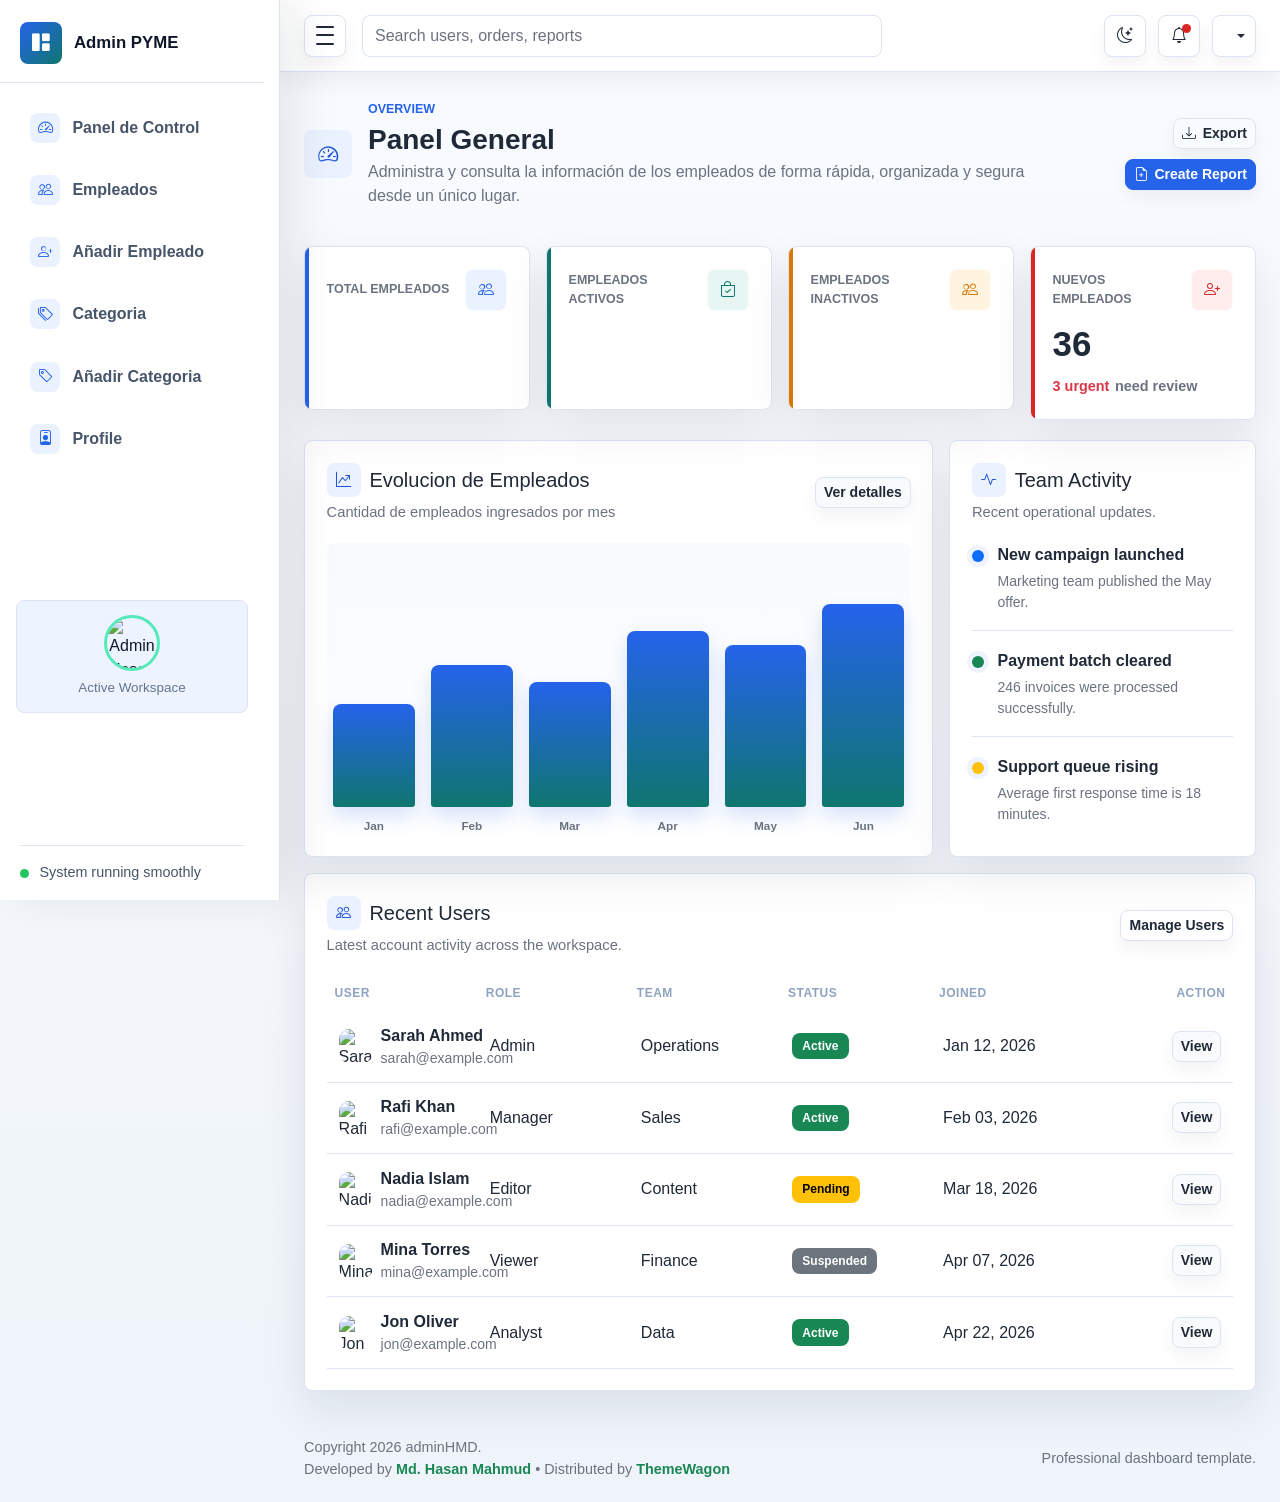
==== commit b5ad189e: "Agrague concurrencia con hilos funcionales" ====
--- a/Front-end2/adminhmd-1.0.0/html/index.html
+++ b/Front-end2/adminhmd-1.0.0/html/index.html
@@ -111,7 +111,7 @@
                 <li><a class="dropdown-item" href="profile.html">Profile</a></li>
                 <li><a class="dropdown-item" href="settings.html">Account settings</a></li>
                 <li><hr class="dropdown-divider"></li>
-                <li><a class="dropdown-item" href="login.html">Sign out</a></li>
+                <li><a class="dropdown-item" href="#" id="btnLogout">Sign out</a></li>
               </ul>
             </div>
           </div>
@@ -136,13 +136,12 @@
             <div class="col-12 col-sm-6 col-xl-3">
               <article class="metric-card metric-primary">
                 <div class="metric-top">
-                  <span class="metric-label">Revenue</span>
-                  <span class="metric-icon"><i class="bi bi-currency-dollar" aria-hidden="true"></i></span>
-                </div>
-                <div class="metric-value">$48,240</div>
-                <div class="metric-meta">
-                  <span class="text-success">+12.5%</span>
-                  <span>from last month</span>
+                  <span class="metric-label">Total Empleados</span>
+                  <span class="metric-icon"><i class="bi bi-people" aria-hidden="true"></i></span>
+                </div>
+                <div class="metric-value">
+                  <strong id="empleadosTotal">
+                  </strong>
                 </div>
               </article>
             </div>
@@ -150,13 +149,12 @@
             <div class="col-12 col-sm-6 col-xl-3">
               <article class="metric-card metric-success">
                 <div class="metric-top">
-                  <span class="metric-label">Orders</span>
+                  <span class="metric-label">Empleados Activos</span>
                   <span class="metric-icon"><i class="bi bi-bag-check" aria-hidden="true"></i></span>
                 </div>
-                <div class="metric-value">1,284</div>
-                <div class="metric-meta">
-                  <span class="text-success">+8.2%</span>
-                  <span>new orders</span>
+                <div class="metric-value">
+                  <strong id="empleadosActivos">
+                  </strong>
                 </div>
               </article>
             </div>
@@ -164,13 +162,11 @@
             <div class="col-12 col-sm-6 col-xl-3">
               <article class="metric-card metric-warning">
                 <div class="metric-top">
-                  <span class="metric-label">Customers</span>
+                  <span class="metric-label">Empleados Inactivos</span>
                   <span class="metric-icon"><i class="bi bi-people" aria-hidden="true"></i></span>
                 </div>
-                <div class="metric-value">8,742</div>
-                <div class="metric-meta">
-                  <span class="text-success">+5.1%</span>
-                  <span>active users</span>
+                <div class="metric-value">
+                  <strong id="empleadosInactivos"></strong>
                 </div>
               </article>
             </div>
@@ -178,8 +174,8 @@
             <div class="col-12 col-sm-6 col-xl-3">
               <article class="metric-card metric-danger">
                 <div class="metric-top">
-                  <span class="metric-label">Tickets</span>
-                  <span class="metric-icon"><i class="bi bi-life-preserver" aria-hidden="true"></i></span>
+                  <span class="metric-label">Nuevos Empleados</span>
+                  <span class="metric-icon"><i class="bi bi-person-plus" aria-hidden="true"></i></span>
                 </div>
                 <div class="metric-value">36</div>
                 <div class="metric-meta">
@@ -195,10 +191,10 @@
               <div class="panel">
                 <div class="panel-header">
                   <div>
-                    <h2 class="h5 mb-1 section-title"><i class="bi bi-graph-up-arrow" aria-hidden="true"></i><span>Sales Performance</span></h2>
-                    <p class="text-muted mb-0">Monthly revenue compared with operational targets.</p>
+                    <h2 class="h5 mb-1 section-title"><i class="bi bi-graph-up-arrow" aria-hidden="true"></i><span>Evolucion de Empleados</span></h2>
+                    <p class="text-muted mb-0">Cantidad de empleados ingresados por mes</p>
                   </div>
-                  <a class="btn btn-light btn-sm" href="charts.html">View Details</a>
+                  <a class="btn btn-light btn-sm" href="charts.html">Ver detalles</a>
                 </div>
 
                 <div class="chart-bars" aria-label="Sales performance chart">
@@ -341,5 +337,7 @@
   <script src="../assets/js/bootstrap.bundle.min.js"></script>
   <script src="../assets/js/main.js"></script>
   <script src="assets/js/usuario/usuario.js"></script>
+  <script src="assets/js/logout.js"></script>
+  <script src="assets/js/empleado/reporteEmpleado.js"></script>
 </body>
 </html>
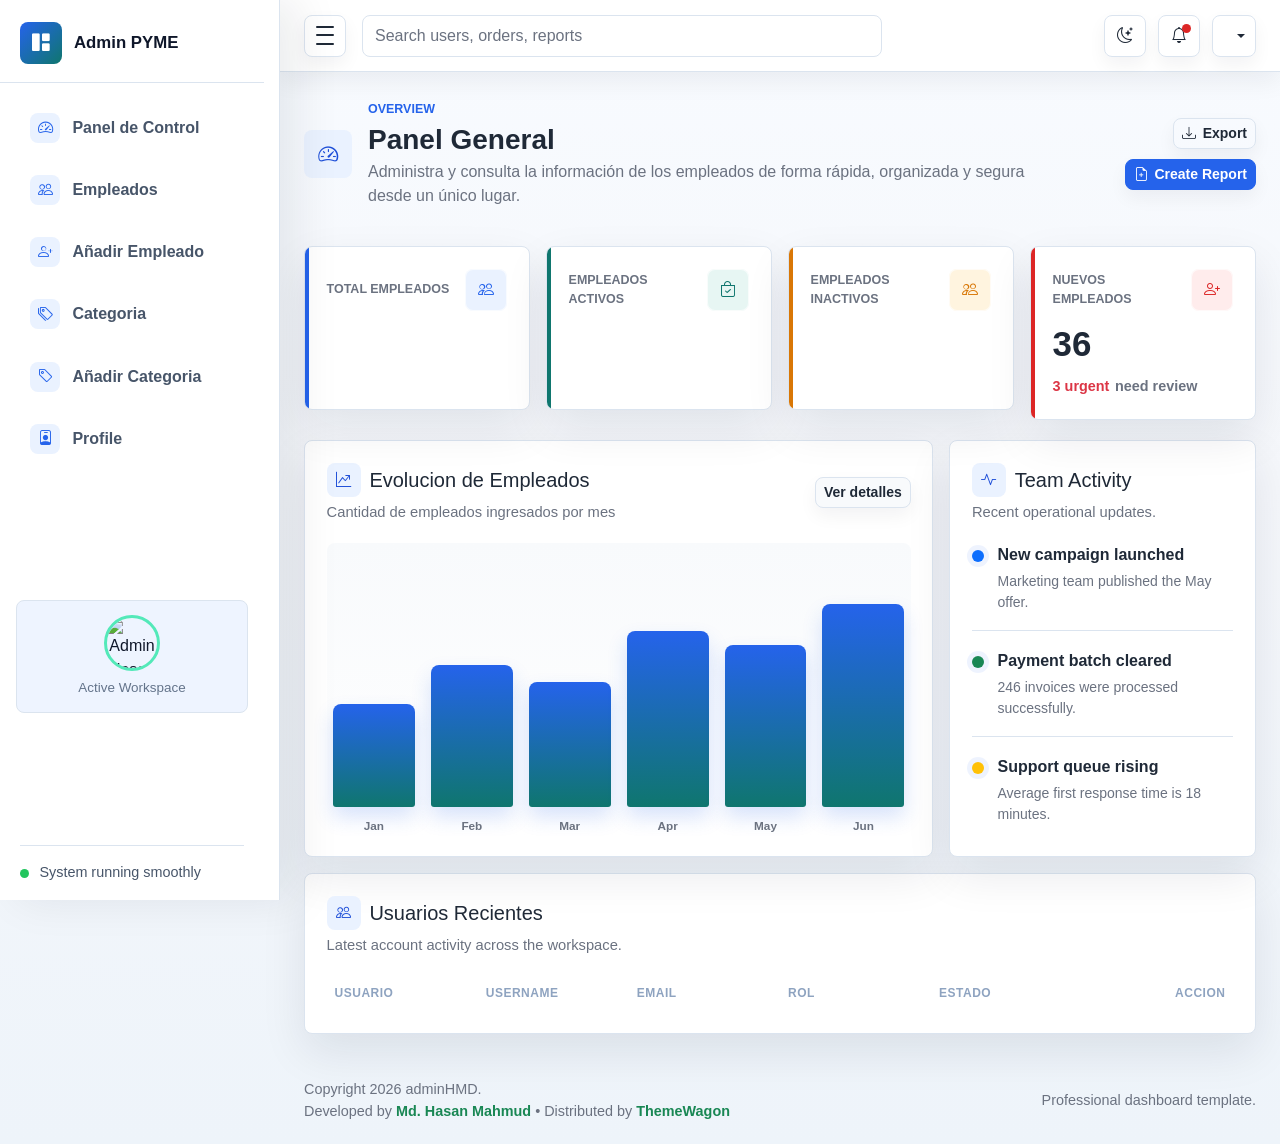
==== commit 45963d3e: "Agregue modificar y eliminar usuario" ====
--- a/Front-end2/adminhmd-1.0.0/html/index.html
+++ b/Front-end2/adminhmd-1.0.0/html/index.html
@@ -229,99 +229,156 @@
           <section class="panel mt-3">
             <div class="panel-header">
               <div>
-                <h2 class="h5 mb-1 section-title"><i class="bi bi-people" aria-hidden="true"></i><span>Recent Users</span></h2>
+                <h2 class="h5 mb-1 section-title"><i class="bi bi-people" aria-hidden="true"></i><span>Usuarios Recientes</span></h2>
                 <p class="text-muted mb-0">Latest account activity across the workspace.</p>
               </div>
-              <a class="btn btn-outline-secondary btn-sm" href="users.html">Manage Users</a>
             </div>
             <div class="table-responsive">
-              <table class="table align-middle mb-0">
-                <thead><tr><th scope="col">User</th><th scope="col">Role</th><th scope="col">Team</th><th scope="col">Status</th><th scope="col">Joined</th><th scope="col" class="text-end">Action</th></tr></thead>
-                <tbody>
+              <table class="table align-middle mb-0" id="">
+                <thead>
                   <tr>
-                    <td>
-                      <div class="d-flex align-items-center gap-2">
-                        <img class="avatar-img avatar-sm" src="../assets/images/avatar/avatar-1.jpg" alt="Sarah Ahmed">
-                        <div>
-                          <p class="fw-semibold mb-0">Sarah Ahmed</p>
-                          <p class="text-muted small mb-0">sarah@example.com</p>
-                        </div>
-                      </div>
-                    </td>
-                    <td>Admin</td>
-                    <td>Operations</td>
-                    <td><span class="badge text-bg-success">Active</span></td>
-                    <td>Jan 12, 2026</td>
-                    <td class="text-end"><a class="btn btn-light btn-sm" href="user-details.html">View</a></td>
+                    <th scope="col">
+                      Usuario
+                    </th>
+                    <th scope="col">
+                      Username
+                    </th>
+                    <th scope="col">
+                      Email
+                    </th>
+                    <th scope="col">
+                      Rol
+                    </th>
+                    <th scope="col">
+                      Estado
+                    </th>
+                    <th scope="col" 
+                      class="text-end"
+                    >
+                      Accion
+                    </th>
                   </tr>
-                  <tr>
-                    <td>
-                      <div class="d-flex align-items-center gap-2">
-                        <img class="avatar-img avatar-sm" src="../assets/images/avatar/avatar-2.jpg" alt="Rafi Khan">
-                        <div>
-                          <p class="fw-semibold mb-0">Rafi Khan</p>
-                          <p class="text-muted small mb-0">rafi@example.com</p>
-                        </div>
-                      </div>
-                    </td>
-                    <td>Manager</td>
-                    <td>Sales</td>
-                    <td><span class="badge text-bg-success">Active</span></td>
-                    <td>Feb 03, 2026</td>
-                    <td class="text-end"><a class="btn btn-light btn-sm" href="user-details.html">View</a></td>
-                  </tr>
-                  <tr>
-                    <td>
-                      <div class="d-flex align-items-center gap-2">
-                        <img class="avatar-img avatar-sm" src="../assets/images/avatar/avatar-3.jpg" alt="Nadia Islam">
-                        <div>
-                          <p class="fw-semibold mb-0">Nadia Islam</p>
-                          <p class="text-muted small mb-0">nadia@example.com</p>
-                        </div>
-                      </div>
-                    </td>
-                    <td>Editor</td>
-                    <td>Content</td>
-                    <td><span class="badge text-bg-warning">Pending</span></td>
-                    <td>Mar 18, 2026</td>
-                    <td class="text-end"><a class="btn btn-light btn-sm" href="user-details.html">View</a></td>
-                  </tr>
-                  <tr>
-                    <td>
-                      <div class="d-flex align-items-center gap-2">
-                        <img class="avatar-img avatar-sm" src="../assets/images/avatar/avatar-4.jpg" alt="Mina Torres">
-                        <div>
-                          <p class="fw-semibold mb-0">Mina Torres</p>
-                          <p class="text-muted small mb-0">mina@example.com</p>
-                        </div>
-                      </div>
-                    </td>
-                    <td>Viewer</td>
-                    <td>Finance</td>
-                    <td><span class="badge text-bg-secondary">Suspended</span></td>
-                    <td>Apr 07, 2026</td>
-                    <td class="text-end"><a class="btn btn-light btn-sm" href="user-details.html">View</a></td>
-                  </tr>
-                  <tr>
-                    <td>
-                      <div class="d-flex align-items-center gap-2">
-                        <img class="avatar-img avatar-sm" src="../assets/images/avatar/avatar-5.jpg" alt="Jon Oliver">
-                        <div>
-                          <p class="fw-semibold mb-0">Jon Oliver</p>
-                          <p class="text-muted small mb-0">jon@example.com</p>
-                        </div>
-                      </div>
-                    </td>
-                    <td>Analyst</td>
-                    <td>Data</td>
-                    <td><span class="badge text-bg-success">Active</span></td>
-                    <td>Apr 22, 2026</td>
-                    <td class="text-end"><a class="btn btn-light btn-sm" href="user-details.html">View</a></td>
-                  </tr>
+                </thead>
+                <tbody id="tablaUsuarios">
+
                 </tbody>
               </table>
             </div>
           </section>
+          <div class="modal fade" id="modalEditar">
+            <div class="modal-dialog modal-lg">
+              <div class="modal-content">
+                <div class="modal-header">
+                    <h5>Editar Usuario</h5>
+                </div>
+                <div class="modal-body">
+                  <form id="formEditarUsuario">
+                    <input type="hidden" id="editId">
+
+                    <div class="col-md-6">
+                      <label class="form-label" for="editNombre">
+                        Nombre
+                      </label>
+                      <input 
+                        class="form-control" 
+                        id="editNombre" 
+                        type="text" 
+                        required
+                      >
+                      <div class="invalid-feedback">
+                        First name is required.
+                      </div>
+                    </div>
+                    <div class="col-md-6">
+                      <label class="form-label" for="editApellido">
+                        Apellido
+                      </label>
+                      <input
+                      class="form-control" 
+                      id="editApellido" 
+                      type="text" 
+                      required
+                      >
+                      <div class="invalid-feedback">
+                        Last name is required.
+                      </div>
+                    </div>
+                    <div class="col-md-6">
+                      <label class="form-label" for="editUsername">
+                        Usuario
+                      </label>
+                      <input
+                      class="form-control" 
+                      id="editUsername" 
+                      type="text" 
+                      required
+                      >
+                      <div class="invalid-feedback">
+                        Username is required.
+                      </div>
+                    </div>
+                    <div class="col-md-6">
+                      <label class="form-label" for="editEmail">
+                        Email
+                      </label>
+                      <input 
+                        class="form-control" 
+                        id="editEmail" 
+                        type="email" 
+                        required
+                      >
+                      <div class="invalid-feedback">
+                        Email is required.
+                      </div>
+                    </div>
+                    <div class="form-check">
+                      <input 
+                        class="form-check-input" 
+                        id="editEstado" 
+                        type="checkbox" 
+                      >
+                      <label class="form-check-label" for="editEstado">
+                        Estado
+                      </label>
+                    </div>
+                    <div class="col-md-6">
+                      <label class="form-label" for="editRol">
+                        Rol
+                      </label>
+                      <select
+                        class="form-select" 
+                        id="editRol" 
+                        required
+                      >
+                        <option value="">Seleccione</option>
+                        <option value="ADMIN">ADMIN</option>
+                        <option value="EMPLEADO">EMPLEADO</option>
+                      </select>
+                      <div class="invalid-feedback">
+                        Seleccione un Rol.
+                      </div>
+                    </div>
+                    <div class="d-flex flex-wrap justify-content-end gap-2 mt-4">
+                      <button
+                        type="button"
+                        class="btn btn-outline-secondary"
+                        data-bs-dismiss="modal"
+                      >
+                        Cancelar
+                      </button>
+                      <button
+                        class="btn btn-primary" 
+                        type="submit"
+                      >
+                      <i class="bi bi-person-check" aria-hidden="true"></i>
+                      Modificar Usuario
+                      </button>
+                    </div>
+                  </form>
+                </div>
+              </div>
+            </div>
+          </div>
         </div>
       </main>
 
@@ -339,5 +396,8 @@
   <script src="assets/js/usuario/usuario.js"></script>
   <script src="assets/js/logout.js"></script>
   <script src="assets/js/empleado/reporteEmpleado.js"></script>
+  <script src="assets/js/usuario/tablaUsuarios.js"></script>
+  <script src="assets/js/usuario/eliminarUsuario.js"></script>
+  <script src="assets/js/usuario/editarUsuario.js"></script>
 </body>
 </html>
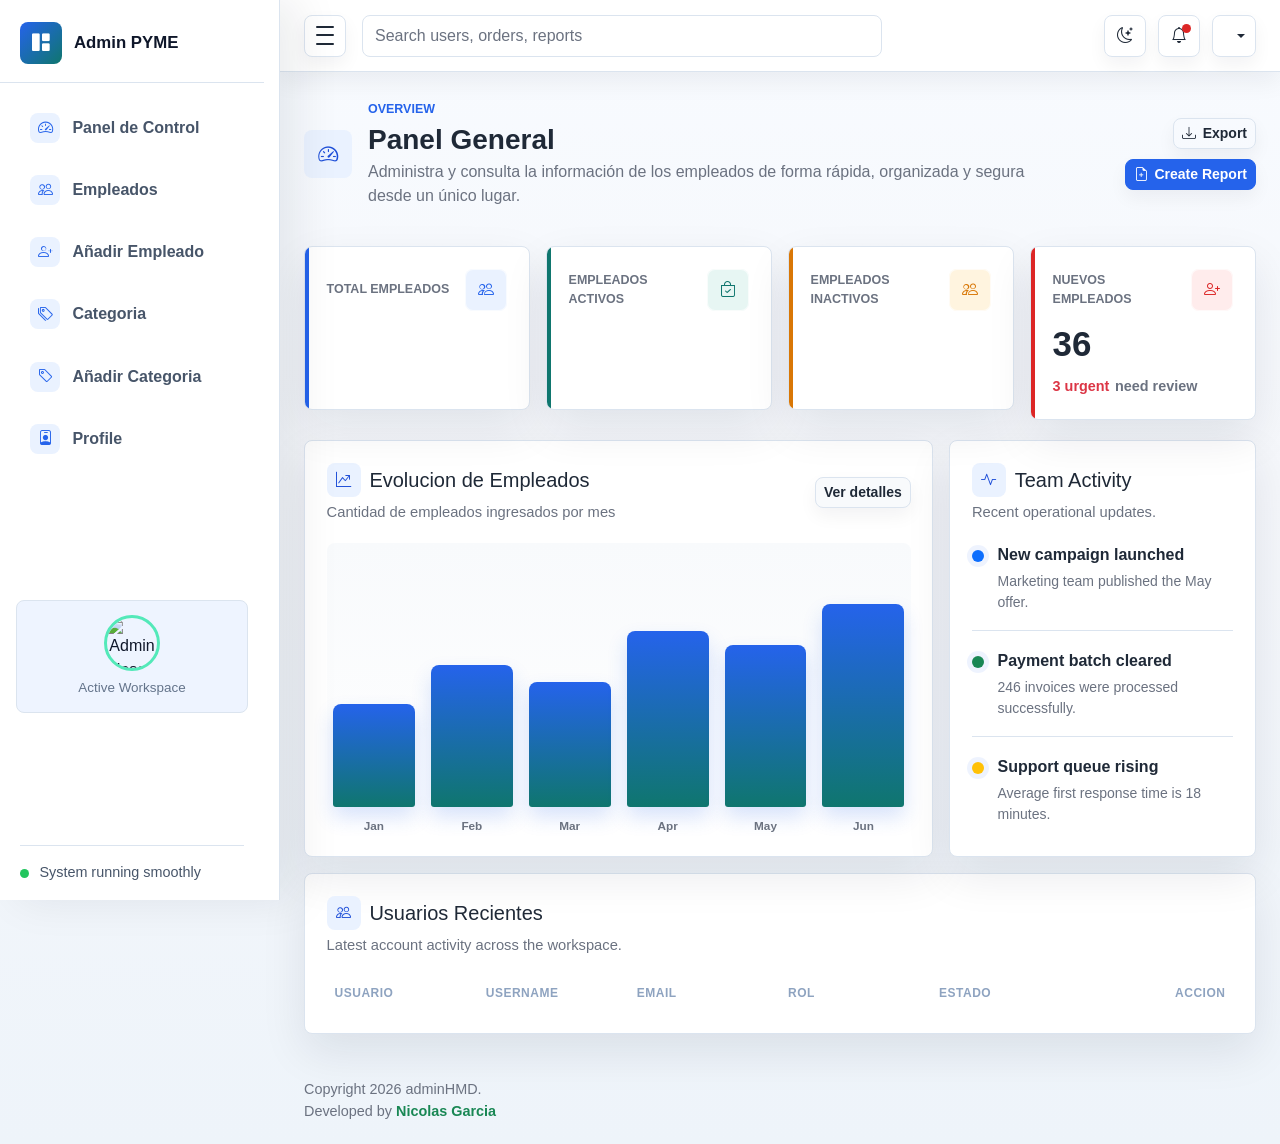
==== commit a9c48043: "Mejore la seccion de excepciones en el sistema" ====
--- a/Front-end2/adminhmd-1.0.0/html/index.html
+++ b/Front-end2/adminhmd-1.0.0/html/index.html
@@ -384,8 +384,7 @@
 
       <footer class="admin-footer">
         <div class="container-fluid px-3 px-lg-4">
-          <span>Copyright 2026 adminHMD. <br> Developed by <a target="_blank" class="fw-bold text-success" href="https://github.com/HasanMahmudDev">Md. Hasan Mahmud</a> • Distributed by <a target="_blank" class="fw-bold text-success" href="https://themewagon.com">ThemeWagon</a> </span>
-          <span>Professional dashboard template.</span>
+          <span>Copyright 2026 adminHMD. <br> Developed by <a target="_blank" class="fw-bold text-success" href="https://github.com/NicolasAgustinDev">Nicolas Garcia</a></span>
         </div>
       </footer>
     </div>
